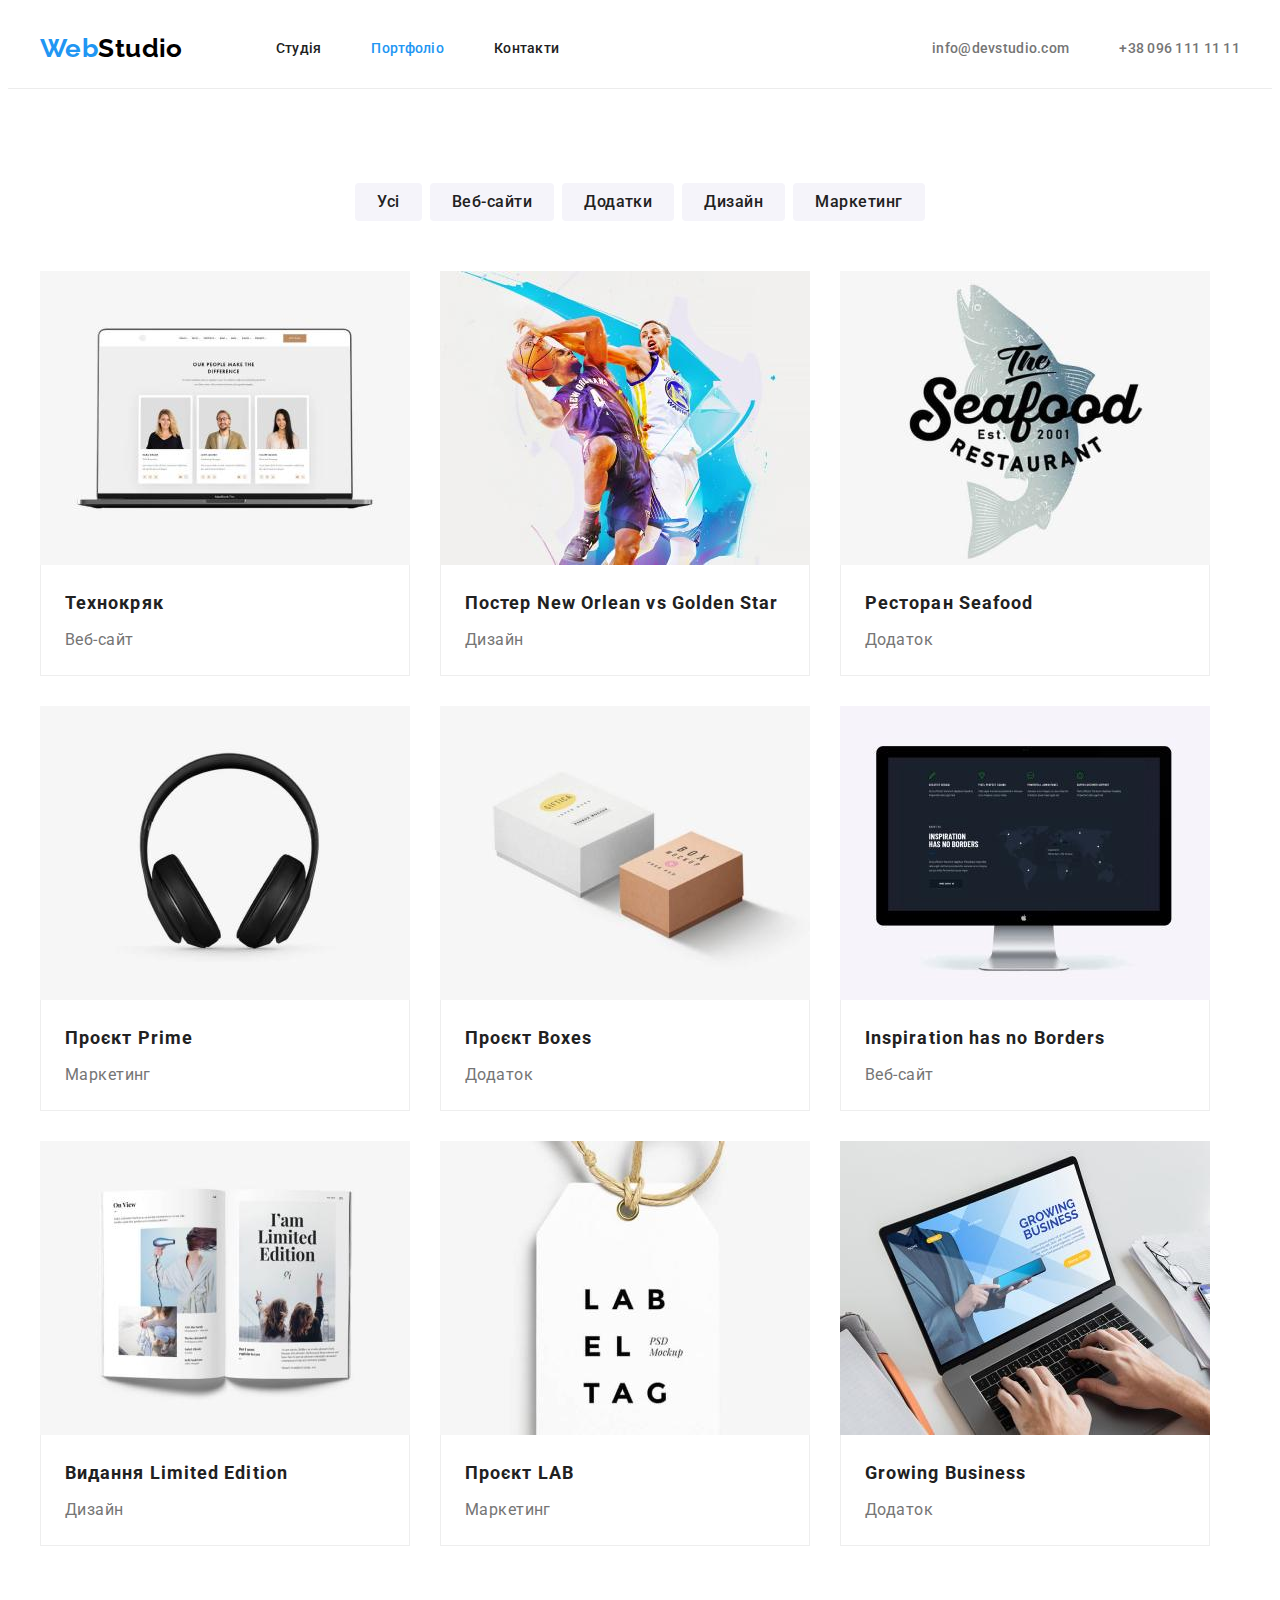
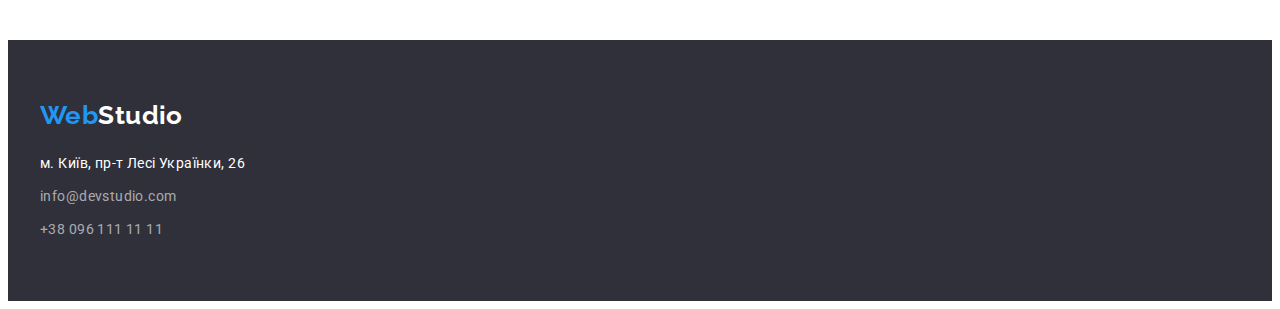
==== portfolio.html @ 348f7de3 "Initial commit" ====
<!DOCTYPE html>
<html lang="uk">
  <head>
    <meta charset="UTF-8" />
    <meta http-equiv="X-UA-Compatible" content="IE=edge" />
    <meta name="viewport" content="width=device-width, initial-scale=1.0" />
    <title>Портфоліо</title>
    <link
      rel="stylesheet"
      href="https://cdnjs.cloudflare.com/ajax/libs/modern-normalize/1.1.0/modern-normalize.min.css"
      integrity="sha512-wpPYUAdjBVSE4KJnH1VR1HeZfpl1ub8YT/NKx4PuQ5NmX2tKuGu6U/JRp5y+Y8XG2tV+wKQpNHVUX03MfMFn9Q=="
      crossorigin="anonymous"
      referrerpolicy="no-referrer"
    />
    <link
      href="https://fonts.googleapis.com/css2?family=Raleway:wght@700&family=Roboto:wght@400;500;700;900&display=swap"
      rel="stylesheet"
    />
    <link rel="stylesheet" href="./css/style.css" />
  </head>
  <body>
    <header class="header">
      <div class="container wrapper">
        <nav class="wrapper">
          <a class="logo" href="./index.html"><span>Web</span>Studio</a>

          <ul class="links-nav list wrapper">
            <li class="item"><a class="link" href="./index.html">Студія</a></li>
            <li class="item"><a class="current link" href="./portfolio.html">Портфоліо</a></li>
            <li class="item"><a class="link" href="">Контакти</a></li>
          </ul>
        </nav>

        <ul class="header-contacts list wrapper">
          <li class="item">
            <a class="mail link" href="mailto:info@devstudio.com">info@devstudio.com</a>
          </li>
          <li class="item">
            <a class="tel link" href="tel:+3809611111">+38 096 111 11 11</a>
          </li>
        </ul>
      </div>
    </header>

    <main>
      <section class="section">
        <h1 class="visually-hidden">Портфоліо</h1>
        <div class="container">
          <ul class="filters-btn">
            <li class="item"><button class="filter-btn" type="button">Усі</button></li>
            <li class="item"><button class="filter-btn" type="button">Веб-сайти</button></li>
            <li class="item"><button class="filter-btn" type="button">Додатки</button></li>
            <li class="item"><button class="filter-btn" type="button">Дизайн</button></li>
            <li class="item"><button class="filter-btn" type="button">Маркетинг</button></li>
          </ul>

          <ul class="projects">
            <li class="item">
              <a href="">
                <img src="./images/portfolio-img1.jpg" alt="Веб-сайт Технокряк" width="370" />
                <div class="project-description">
                  <h2 class="project-title">Технокряк</h2>
                  <p class="project-example">Веб-сайт</p>
                </div>
              </a>
            </li>
            <li class="item">
              <a href="">
                <img src="./images/portfolio-img2.jpg" alt="Веб-сайт New Orlean vs Golden Star" width="370" />
                <div class="project-description">
                  <h2 class="project-title">Постер New Orlean vs Golden Star</h2>
                  <p class="project-example">Дизайн</p>
                </div>
              </a>
            </li>
            <li class="item">
              <a href="">
                <img src="./images/portfolio-img3.jpg" alt="Веб-сайт Ресторан Seafood" width="370" />
                <div class="project-description">
                  <h2 class="project-title">Ресторан Seafood</h2>
                  <p class="project-example">Додаток</p>
                </div>
              </a>
            </li>
            <li class="item">
              <a href="">
                <img src="./images/portfolio-img4.jpg" alt="Веб-сайт Проєкт Prime" width="370" />
                <div class="project-description">
                  <h2 class="project-title">Проєкт Prime</h2>
                  <p class="project-example">Маркетинг</p>
                </div>
              </a>
            </li>
            <li class="item">
              <a href="">
                <img src="./images/portfolio-img5.jpg" alt="Веб-сайт Проєкт Boxes" width="370" />
                <div class="project-description">
                  <h2 class="project-title">Проєкт Boxes</h2>
                  <p class="project-example">Додаток</p>
                </div>
              </a>
            </li>
            <li class="item">
              <a href="">
                <img src="./images/portfolio-img6.jpg" alt="Веб-сайт Inspiration has no Borders" width="370" />
                <div class="project-description">
                  <h2 class="project-title">Inspiration has no Borders</h2>
                  <p class="project-example">Веб-сайт</p>
                </div>
              </a>
            </li>
            <li class="item">
              <a href="">
                <img src="./images/portfolio-img7.jpg" alt="Веб-сайт Видання Limited Edition" width="370" />
                <div class="project-description">
                  <h2 class="project-title">Видання Limited Edition</h2>
                  <p class="project-example">Дизайн</p>
                </div>
              </a>
            </li>
            <li class="item">
              <a href="">
                <img src="./images/portfolio-img8.jpg" alt="Веб-сайт Проєкт LAB" width="370" />
                <div class="project-description">
                  <h2 class="project-title">Проєкт LAB</h2>
                  <p class="project-example">Маркетинг</p>
                </div>
              </a>
            </li>
            <li class="item">
              <a href="">
                <img src="./images/portfolio-img9.jpg" alt="Веб-сайт Growing Business" width="370" />
                <div class="project-description">
                  <h2 class="project-title">Growing Business</h2>
                  <p class="project-example">Додаток</p>
                </div>
              </a>
            </li>
          </ul>
        </div>
      </section>
    </main>

    <footer class="footer">
      <div class="container">
        <div class="footer-content">
          <a class="logo" href="./index.html"><span>Web</span>Studio</a>
          <address class="address">
            <ul>
              <li class="actual-address">
                <a
                  href="https://goo.gl/maps/upMrQp9N94uHzKaN9"
                  target="_blank"
                  rel="noreferrer nofollow noopener"
                  >м. Київ, пр-т Лесі Українки, 26</a
                >
              </li>
              <li class="address-link">
                <a class="mail" href="mailto:info@devstudio.com">info@devstudio.com</a>
              </li>
              <li class="address-link">
                <a class="tel" href="tel:+380961111111">+38 096 111 11 11</a>
              </li>
            </ul>
          </address>
        </div>
      </div>
    </footer>
  </body>
</html>
---- css/style.css ----
/* @import 'node_modules/modern-normalize/modern-normalize.css'; */

/* font-family: 'Raleway', sans-serif; */
/* font-family: 'Roboto', sans-serif; */
:root {
  --main-text-color: #212121;
  --background-color: #ffffff;
  --additional-text-color: #757575;
  --btn-color: #2196f3;
  --btn-active-color: #188ce8;
  --container-color: #eeeeee;
  --logo-text-color: #000000;
  --section-background-color: #f5f4fa;
  --secondary-text-color: #ffffff;
  --footer-text-color: rgba(255, 255, 255, 0.6);
  --main-footer-background-color: #2f303a;
  --line-color: #ececec;
  --secondary-font-family: 'Raleway', sans-serif;
}

.visually-hidden {
  position: absolute;
  width: 1px;
  height: 1px;
  margin: -1px;
  border: 0;
  padding: 0;

  white-space: nowrap;
  clip-path: inset(100%);
  clip: rect(0 0 0 0);
  overflow: hidden;
}

body {
  background-color: var(--background-color);
  font-family: 'Roboto', sans-serif;
  font-size: 14px;
  letter-spacing: 0.03em;
  color: var(--main-text-color);
}

* {
  text-decoration: none;
  list-style-type: none;
}

h1,
h2,
h3,
h4,
h5,
h6,
p,
ul {
  margin: 0;
  padding: 0;
}

img {
  display: block;
  max-width: 100%;
  height: auto;
}

address {
  /* or .footer-address */
  font-style: normal;
}

button {
  display: block;
  cursor: pointer;
  border: none;
  background-repeat: 4px;
}

.container {
  /* outline: 2px solid rgb(47, 89, 255); */

  width: 1200px;
  margin: 0 auto;
  padding: 0 15px;
}

.section {
  /* outline: 2px solid red; */
  padding-top: 94px;
  padding-bottom: 94px;
}

.list {
  list-style: none;
  padding-left: 0;
  margin: 0;
}

.wrapper {
  display: flex;
  align-items: center;
}

.link {
  text-decoration: none;
  /* color: inherit; */
}

/* ---------- HEADER ----------- */
.header {
  border-bottom: 1px solid var(--line-color);
}
.header .link {
  display: block;
  padding-top: 32px;
  padding-bottom: 32px;
}
.header .item:not(:last-child) {
  margin-right: 50px;
}

.logo {
  margin-right: 93px;

  font-family: var(--secondary-font-family);
  font-weight: 700;
  font-size: 26px;
  line-height: 1.19;
  color: var(--logo-text-color);
}

.logo span {
  color: var(--btn-color);
}

.links-nav a,
.header-contacts a {
  font-weight: 500;
  line-height: calc(16 / 14);
  letter-spacing: 0.02em;
}

.links-nav a,
.projects a {
  color: var(--main-text-color);
}

a.current {
  color: var(--btn-color);
}

.links-nav a:hover,
.links-nav a:focus,
.header-contacts a:hover,
.header-contacts a:focus {
  color: var(--btn-color);
}

.header-contacts a {
  color: #757575;
}

.header-contacts {
  margin-left: auto;
}

/* ---------- HERO ----------- */
.hero {
  background-color: var(--main-footer-background-color);
  /* height: 600px; */
  padding: 200px 0;
}

.hero-title {
  width: 696px;
  margin: 0 auto;

  font-weight: 900;
  font-size: 44px;
  line-height: 1.36;
  text-align: center;
  letter-spacing: 0.06em;
  text-transform: uppercase;
  color: var(--secondary-text-color);
}

.btn {
  display: block;
  margin: 0 auto;
  margin-top: 30px;
  align-items: center;
  min-width: 216px;
  padding: 10px 32px;

  background-color: var(--btn-color);
  box-shadow: 0px 4px 4px rgba(0, 0, 0, 0.15);
  border-radius: 4px;
  border: 0;
  font-family: inherit;
  font-weight: 700;
  font-size: 16px;
  line-height: 1.88;
  letter-spacing: 0.06em;
  color: var(--secondary-text-color);
  cursor: pointer;
}

.btn:hover,
.btn:focus {
  background-color: var(--btn-active-color);
}

.title {
  margin-bottom: 50px;

  font-weight: 700;
  font-size: 36px;
  line-height: calc(42 / 36);
  text-align: center;
}

/* ---------- FEATURES ----------- */

.features {
  padding-bottom: 0;
}

.features-list {
  display: flex;
  column-gap: 30px;
}

.features .item {
  max-width: 270px;
}
.feature-title {
  margin-bottom: 10px;

  font-weight: 700;
  font-size: 14px;
  line-height: calc(16 / 14);
  text-transform: uppercase;
}

/* .features .item:not(:last-child) {
  margin-right: 30px;
} */

.feature-text {
  line-height: calc(24 / 14);
  color: var(--additional-text-color);
}

/* ---------- what-we-do ----------- */
.what-we-do .list {
  display: flex;
  column-gap: 30px;
}

/* ---------- OUR-TEAM ----------- */

.our-team {
  background-color: var(--section-background-color);
}

.our-team .list {
  display: flex;
  column-gap: 30px;
}

.our-team .item {
  background-color: var(--background-color);

  box-shadow: 0px 1px 3px rgba(0, 0, 0, 0.12), 0px 1px 1px rgba(0, 0, 0, 0.14),
    0px 2px 1px rgba(0, 0, 0, 0.2);
  border-radius: 0px 0px 4px 4px;
}

.our-team-description {
  padding-top: 30px;
  padding-bottom: 30px;
  text-align: center;
}

.our-team-name {
  margin-bottom: 10px;

  font-size: 16px;
  line-height: calc(19 / 16);
  font-weight: 500;
}

.our-team-job {
  font-size: 16px;
  line-height: calc(19 / 16);
  color: var(--additional-text-color);
}

/* ---------- FILTERS ---------- */

.filters-btn {
  display: flex;
  align-items: center;
  justify-content: center;
  margin-bottom: 50px;
}

.filter-btn {
  display: block;
  padding: 6px 22px;
  /* min-width: 130px; */

  font-family: inherit;
  font-weight: 500;
  font-size: 16px;
  line-height: calc(26 / 16);
  letter-spacing: 0.03em;
  color: var(--main-text-color);
  border: none;
  background-color: var(--section-background-color);
  border-radius: 4px;
  cursor: pointer;
}

.filters-btn .item:not(:last-child) {
  margin-right: 8px;
}

.filter-btn:hover,
.filter-btn:active {
  background-color: var(--btn-color);
  color: var(--secondary-text-color);
}

/* ---------- PROJECTS ---------- */

.projects {
  display: flex;
  flex-wrap: wrap;
  gap: 30px;
}

.project-description {
  padding: 20px 24px;
  border: 1px solid var(--container-color);
  border-top: 0;
}

.project-title {
  display: block;
  margin-bottom: 4px;

  font-weight: 700;
  font-size: 18px;
  line-height: calc(36 / 18);
  letter-spacing: 0.06em;
}

.project-example {
  font-size: 16px;
  line-height: calc(30 / 16);
  color: var(--additional-text-color);
}

/* ---------- FOOTER ---------- */

.footer {
  padding: 60px 0;

  background-color: var(--main-footer-background-color);
}

.footer-content a {
  color: var(--secondary-text-color);
}

.address {
  margin-top: 20px;
  font-style: normal;
  line-height: calc( 24 / 14);
}

.address-link {
  margin-top: 9px;
}
.address-link a {
  color: var(--footer-text-color);
}

.address :hover,
.address :focus {
  color: var(--btn-color);
}
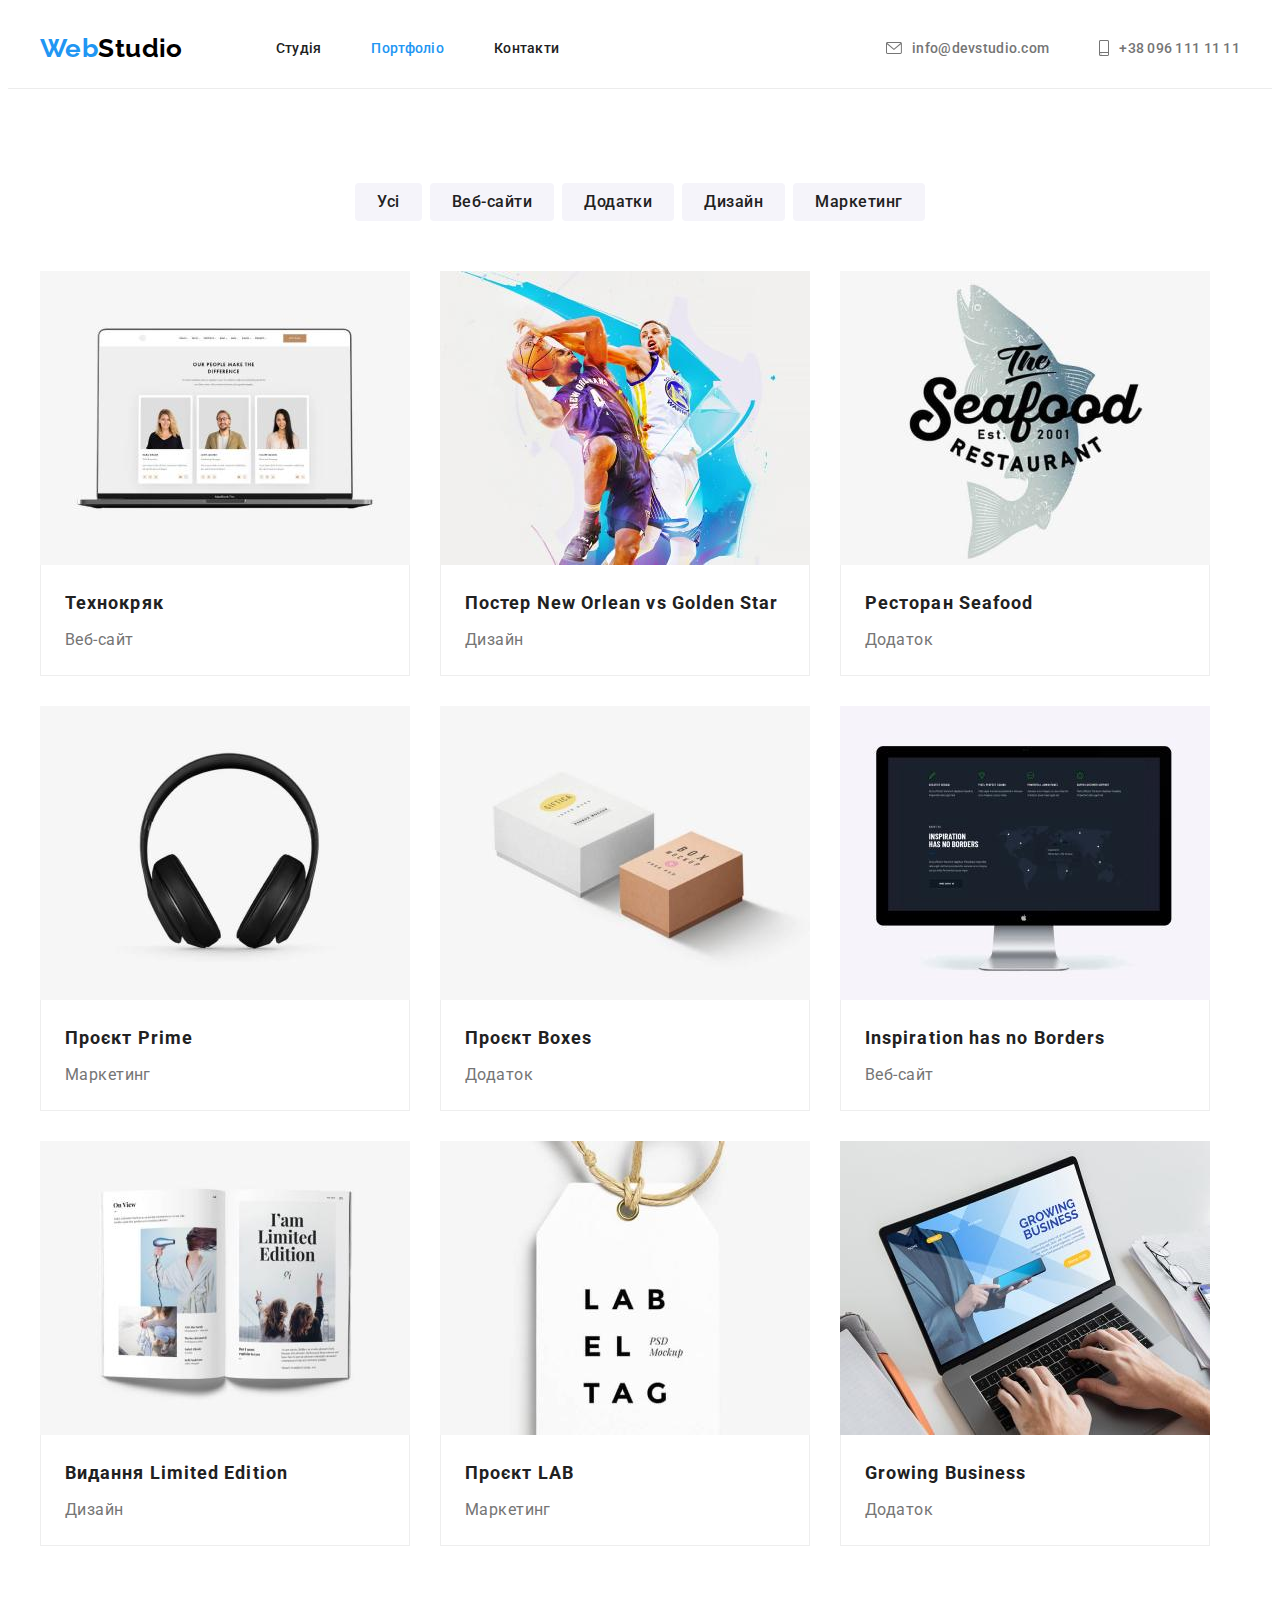
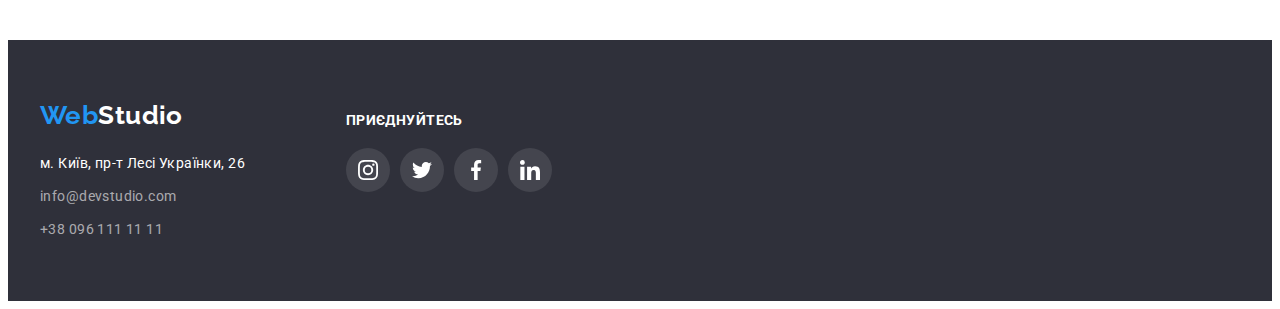
==== commit ef239073: "finished hw4" ====
--- a/portfolio.html
+++ b/portfolio.html
@@ -33,10 +33,20 @@
 
         <ul class="header-contacts list wrapper">
           <li class="item">
-            <a class="mail link" href="mailto:info@devstudio.com">info@devstudio.com</a>
+            <a class="mail link" href="mailto:info@devstudio.com">
+              <svg class="icon" width="16" height="12">
+                <use href="./images/icons.svg#envelope"></use>
+              </svg>
+              info@devstudio.com</a
+            >
           </li>
           <li class="item">
-            <a class="tel link" href="tel:+3809611111">+38 096 111 11 11</a>
+            <a class="tel link" href="tel:+3809611111">
+              <svg class="icon" width="10" height="16">
+                <use href="./images/icons.svg#smartphone"></use>
+              </svg>
+              +38 096 111 11 11</a
+            >
           </li>
         </ul>
       </div>
@@ -56,7 +66,7 @@
 
           <ul class="projects">
             <li class="item">
-              <a href="">
+              <a class="projects-link" href="">
                 <img src="./images/portfolio-img1.jpg" alt="Веб-сайт Технокряк" width="370" />
                 <div class="project-description">
                   <h2 class="project-title">Технокряк</h2>
@@ -65,8 +75,12 @@
               </a>
             </li>
             <li class="item">
-              <a href="">
-                <img src="./images/portfolio-img2.jpg" alt="Веб-сайт New Orlean vs Golden Star" width="370" />
+              <a class="projects-link" href="">
+                <img
+                  src="./images/portfolio-img2.jpg"
+                  alt="Веб-сайт New Orlean vs Golden Star"
+                  width="370"
+                />
                 <div class="project-description">
                   <h2 class="project-title">Постер New Orlean vs Golden Star</h2>
                   <p class="project-example">Дизайн</p>
@@ -74,8 +88,12 @@
               </a>
             </li>
             <li class="item">
-              <a href="">
-                <img src="./images/portfolio-img3.jpg" alt="Веб-сайт Ресторан Seafood" width="370" />
+              <a class="projects-link" href="">
+                <img
+                  src="./images/portfolio-img3.jpg"
+                  alt="Веб-сайт Ресторан Seafood"
+                  width="370"
+                />
                 <div class="project-description">
                   <h2 class="project-title">Ресторан Seafood</h2>
                   <p class="project-example">Додаток</p>
@@ -83,7 +101,7 @@
               </a>
             </li>
             <li class="item">
-              <a href="">
+              <a class="projects-link" href="">
                 <img src="./images/portfolio-img4.jpg" alt="Веб-сайт Проєкт Prime" width="370" />
                 <div class="project-description">
                   <h2 class="project-title">Проєкт Prime</h2>
@@ -92,7 +110,7 @@
               </a>
             </li>
             <li class="item">
-              <a href="">
+              <a class="projects-link" href="">
                 <img src="./images/portfolio-img5.jpg" alt="Веб-сайт Проєкт Boxes" width="370" />
                 <div class="project-description">
                   <h2 class="project-title">Проєкт Boxes</h2>
@@ -101,8 +119,12 @@
               </a>
             </li>
             <li class="item">
-              <a href="">
-                <img src="./images/portfolio-img6.jpg" alt="Веб-сайт Inspiration has no Borders" width="370" />
+              <a class="projects-link" href="">
+                <img
+                  src="./images/portfolio-img6.jpg"
+                  alt="Веб-сайт Inspiration has no Borders"
+                  width="370"
+                />
                 <div class="project-description">
                   <h2 class="project-title">Inspiration has no Borders</h2>
                   <p class="project-example">Веб-сайт</p>
@@ -110,8 +132,12 @@
               </a>
             </li>
             <li class="item">
-              <a href="">
-                <img src="./images/portfolio-img7.jpg" alt="Веб-сайт Видання Limited Edition" width="370" />
+              <a class="projects-link" href="">
+                <img
+                  src="./images/portfolio-img7.jpg"
+                  alt="Веб-сайт Видання Limited Edition"
+                  width="370"
+                />
                 <div class="project-description">
                   <h2 class="project-title">Видання Limited Edition</h2>
                   <p class="project-example">Дизайн</p>
@@ -119,7 +145,7 @@
               </a>
             </li>
             <li class="item">
-              <a href="">
+              <a class="projects-link" href="">
                 <img src="./images/portfolio-img8.jpg" alt="Веб-сайт Проєкт LAB" width="370" />
                 <div class="project-description">
                   <h2 class="project-title">Проєкт LAB</h2>
@@ -128,8 +154,12 @@
               </a>
             </li>
             <li class="item">
-              <a href="">
-                <img src="./images/portfolio-img9.jpg" alt="Веб-сайт Growing Business" width="370" />
+              <a class="projects-link" href="">
+                <img
+                  src="./images/portfolio-img9.jpg"
+                  alt="Веб-сайт Growing Business"
+                  width="370"
+                />
                 <div class="project-description">
                   <h2 class="project-title">Growing Business</h2>
                   <p class="project-example">Додаток</p>
@@ -142,7 +172,7 @@
     </main>
 
     <footer class="footer">
-      <div class="container">
+      <div class="footer-container container">
         <div class="footer-content">
           <a class="logo" href="./index.html"><span>Web</span>Studio</a>
           <address class="address">
@@ -164,6 +194,39 @@
             </ul>
           </address>
         </div>
+        <div class="footer-social">
+          <h2 class="footer-title">приєднуйтесь</h2>
+          <ul class="social-links">
+            <li>
+              <a class="social-links-item" href="">
+                <svg class="icon" width="20" height="20">
+                  <use href="./images/icons.svg#instagram"></use>
+                </svg>
+              </a>
+            </li>
+            <li>
+              <a class="social-links-item" href="">
+                <svg class="icon" width="20" height="20">
+                  <use href="./images/icons.svg#twitter"></use>
+                </svg>
+              </a>
+            </li>
+            <li>
+              <a class="social-links-item" href="">
+                <svg class="icon" width="20" height="20">
+                  <use href="./images/icons.svg#facebook"></use>
+                </svg>
+              </a>
+            </li>
+            <li>
+              <a class="social-links-item" href="">
+                <svg class="icon" width="20" height="20">
+                  <use href="./images/icons.svg#linkedin"></use>
+                </svg>
+              </a>
+            </li>
+          </ul>
+        </div>
       </div>
     </footer>
   </body>
--- a/css/style.css
+++ b/css/style.css
@@ -13,8 +13,10 @@
   --section-background-color: #f5f4fa;
   --secondary-text-color: #ffffff;
   --footer-text-color: rgba(255, 255, 255, 0.6);
+  --icon-bg-color: rgba(255, 255, 255, 0.1);
   --main-footer-background-color: #2f303a;
   --line-color: #ececec;
+  --icon-color: #afb1b8;
   --secondary-font-family: 'Raleway', sans-serif;
 }
 
@@ -75,6 +77,10 @@
   background-repeat: 4px;
 }
 
+.icon {
+  display: block;
+}
+
 .container {
   /* outline: 2px solid rgb(47, 89, 255); */
 
@@ -148,15 +154,27 @@
   color: var(--btn-color);
 }
 
+.header-contacts .mail,
+.header-contacts .tel {
+  display: flex;
+  align-items: center;
+}
+
+.header-contacts .icon {
+  margin-right: 10px;
+}
+
+.header-contacts a {
+  color: var(--additional-text-color);
+  fill: var(--additional-text-color);
+}
+
 .links-nav a:hover,
 .links-nav a:focus,
 .header-contacts a:hover,
 .header-contacts a:focus {
   color: var(--btn-color);
-}
-
-.header-contacts a {
-  color: #757575;
+  fill: var(--btn-color);
 }
 
 .header-contacts {
@@ -165,8 +183,15 @@
 
 /* ---------- HERO ----------- */
 .hero {
-  background-color: var(--main-footer-background-color);
-  /* height: 600px; */
+  margin: 0 auto;
+  background-color: rgba(47, 48, 58, 0.4);
+  background-image: linear-gradient(to right, rgba(47, 48, 58, 0.4), rgba(47, 48, 58, 0.4)),
+    url(../images/bg-img.jpg);
+  background-repeat: no-repeat;
+  background-position: center;
+  max-width: 1600px;
+  background-size: cover;
+  max-height: 600px;
   padding: 200px 0;
 }
 
@@ -224,6 +249,14 @@
   padding-bottom: 0;
 }
 
+.features .thums {
+  display: flex;
+  justify-content: center;
+  padding: 25px 100px;
+  background-color: var(--section-background-color);
+  margin-bottom: 30px;
+}
+
 .features-list {
   display: flex;
   column-gap: 30px;
@@ -290,9 +323,63 @@
 }
 
 .our-team-job {
+  margin-bottom: 16px;
   font-size: 16px;
   line-height: calc(19 / 16);
   color: var(--additional-text-color);
+}
+
+.social-links {
+  display: flex;
+  align-items: center;
+  justify-content: center;
+  gap: 10px;
+}
+
+.social-links-item {
+  display: inline-flex;
+  align-items: center;
+  justify-content: center;
+  width: 44px;
+  height: 44px;
+  border-radius: 50%;
+  fill: var(--icon-color);
+}
+
+.social-links-item:hover,
+.social-links-item:focus {
+  background-color: var(--btn-color);
+  fill: var(--secondary-text-color);
+}
+
+/* ---------- CLIENTS ----------- */
+
+.clients-list {
+  display: flex;
+  gap: 30px;
+}
+
+.clients-link {
+  display: flex;
+  align-items: center;
+  justify-content: center;
+  width: 170px;
+  height: 92px;
+  border: 1px solid var(--icon-color);
+  border-radius: 4px;
+  fill: var(--icon-color);
+}
+
+.clients-link {
+  display: flex;
+  align-items: center;
+  justify-content: center;
+}
+
+.clients-link:hover,
+.clients-link:focus {
+  border-color: var(--btn-color);
+  fill: var(--btn-color);
 }
 
 /* ---------- FILTERS ---------- */
@@ -326,9 +413,11 @@
 }
 
 .filter-btn:hover,
-.filter-btn:active {
+.filter-btn:focus {
   background-color: var(--btn-color);
   color: var(--secondary-text-color);
+  box-shadow: 0px 3px 1px rgba(0, 0, 0, 0.1), 0px 1px 2px rgba(0, 0, 0, 0.08),
+    0px 2px 2px rgba(0, 0, 0, 0.12);
 }
 
 /* ---------- PROJECTS ---------- */
@@ -337,6 +426,13 @@
   display: flex;
   flex-wrap: wrap;
   gap: 30px;
+}
+
+.projects .projects-link:hover,
+.projects .projects-link:focus {
+  display: block;
+  box-shadow: 0px 1px 1px rgba(0, 0, 0, 0.12), 0px 4px 4px rgba(0, 0, 0, 0.06),
+    1px 4px 6px rgba(0, 0, 0, 0.16);
 }
 
 .project-description {
@@ -369,6 +465,14 @@
   background-color: var(--main-footer-background-color);
 }
 
+.footer-container {
+  display: flex;
+}
+
+.footer-content {
+  margin-right: 70px;
+}
+
 .footer-content a {
   color: var(--secondary-text-color);
 }
@@ -376,7 +480,7 @@
 .address {
   margin-top: 20px;
   font-style: normal;
-  line-height: calc( 24 / 14);
+  line-height: calc(24 / 14);
 }
 
 .address-link {
@@ -390,3 +494,26 @@
 .address :focus {
   color: var(--btn-color);
 }
+
+.footer-social {
+  padding-top: 12px;
+}
+
+.footer-title {
+  font-size: 14px;
+  line-height: calc(16 / 14);
+  letter-spacing: 0.03em;
+  text-transform: uppercase;
+  color: var(--secondary-text-color);
+  margin-bottom: 20px;
+}
+
+.footer-social .social-links-item {
+  fill: var(--secondary-text-color);
+  background-color: var(--icon-bg-color);
+}
+
+.footer-social .social-links-item:hover,
+.footer-social .social-links-item:focus {
+  background-color: var(--btn-color);
+}
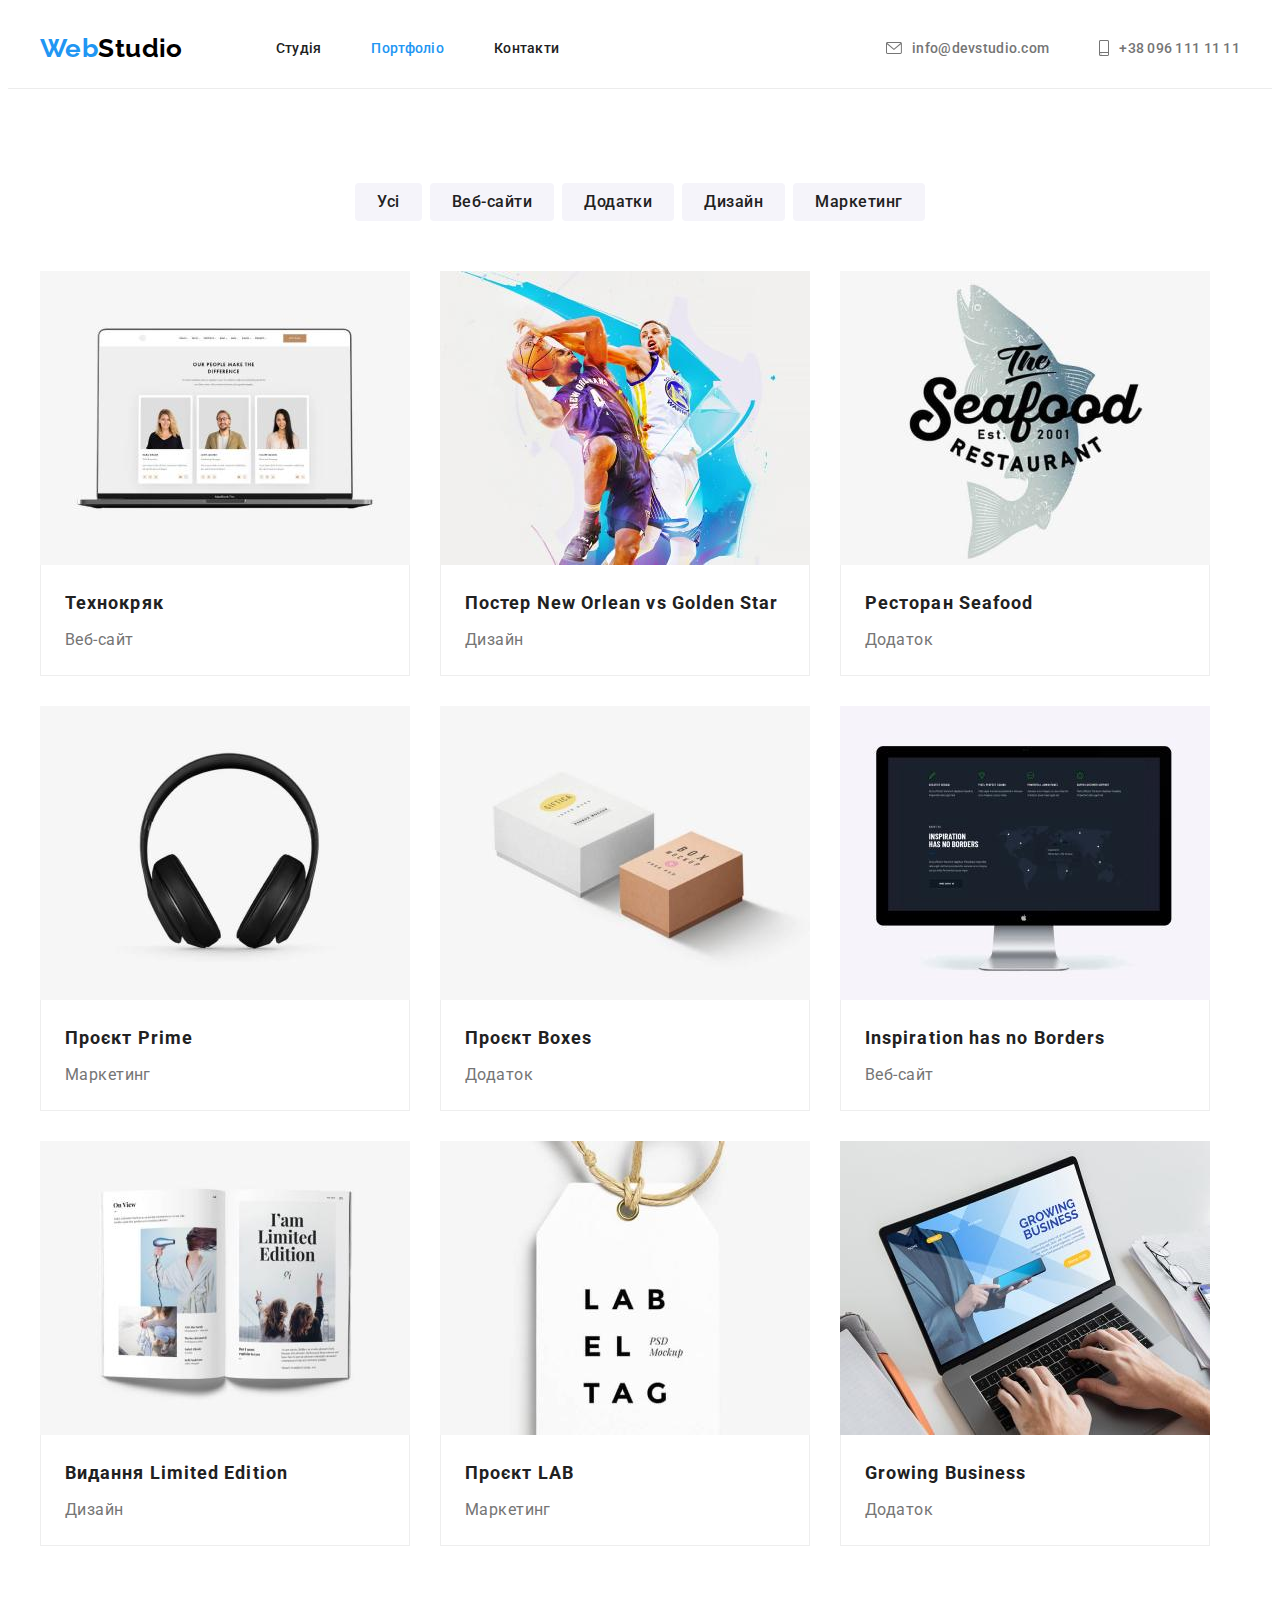
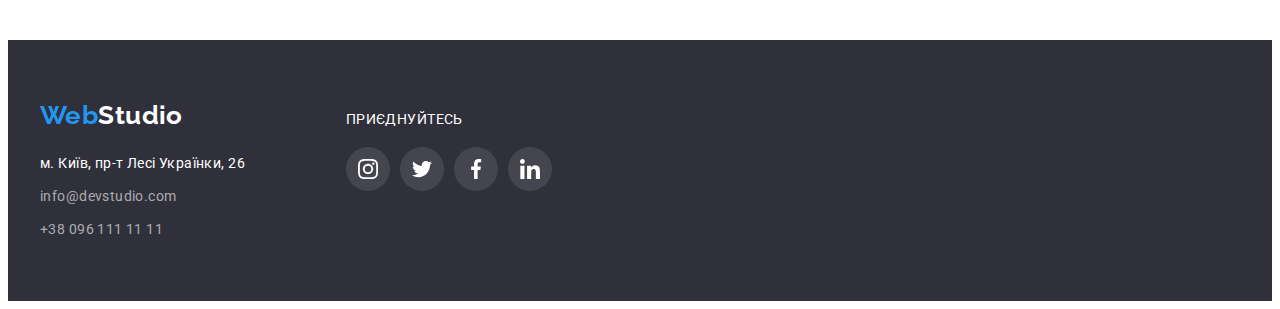
==== commit c5968e89: "Finished" ====
--- a/portfolio.html
+++ b/portfolio.html
@@ -195,7 +195,7 @@
           </address>
         </div>
         <div class="footer-social">
-          <h2 class="footer-title">приєднуйтесь</h2>
+          <p class="footer-title">приєднуйтесь</p>
           <ul class="social-links">
             <li>
               <a class="social-links-item" href="">
--- a/css/style.css
+++ b/css/style.css
@@ -42,7 +42,8 @@
   color: var(--main-text-color);
 }
 
-* {
+ul,
+a {
   text-decoration: none;
   list-style-type: none;
 }
@@ -77,10 +78,6 @@
   background-repeat: 4px;
 }
 
-.icon {
-  display: block;
-}
-
 .container {
   /* outline: 2px solid rgb(47, 89, 255); */
 
@@ -96,7 +93,6 @@
 }
 
 .list {
-  list-style: none;
   padding-left: 0;
   margin: 0;
 }
@@ -104,11 +100,6 @@
 .wrapper {
   display: flex;
   align-items: center;
-}
-
-.link {
-  text-decoration: none;
-  /* color: inherit; */
 }
 
 /* ---------- HEADER ----------- */
@@ -166,7 +157,7 @@
 
 .header-contacts a {
   color: var(--additional-text-color);
-  fill: var(--additional-text-color);
+  fill: currentColor;
 }
 
 .links-nav a:hover,
@@ -191,7 +182,7 @@
   background-position: center;
   max-width: 1600px;
   background-size: cover;
-  max-height: 600px;
+  height: 600px;
   padding: 200px 0;
 }
 
@@ -461,12 +452,12 @@
 
 .footer {
   padding: 60px 0;
-
   background-color: var(--main-footer-background-color);
 }
 
 .footer-container {
   display: flex;
+  align-items: baseline;
 }
 
 .footer-content {
@@ -495,14 +486,8 @@
   color: var(--btn-color);
 }
 
-.footer-social {
-  padding-top: 12px;
-}
-
 .footer-title {
-  font-size: 14px;
   line-height: calc(16 / 14);
-  letter-spacing: 0.03em;
   text-transform: uppercase;
   color: var(--secondary-text-color);
   margin-bottom: 20px;
